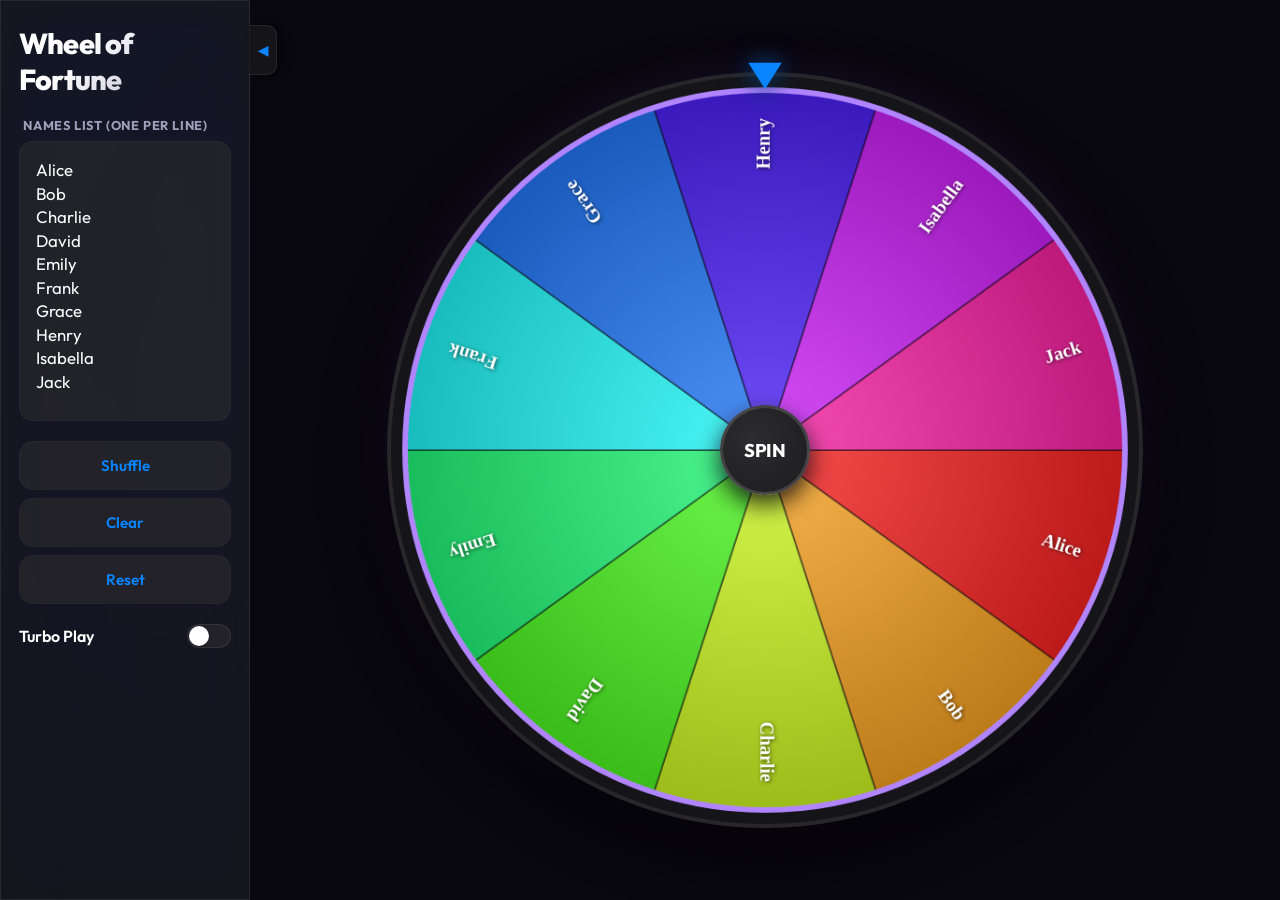
==== index.html @ 70378d8b "Add files via upload" ====
<!DOCTYPE html>
<html lang="en">
<head>
  <meta charset="UTF-8">
  <meta name="viewport" content="width=device-width, initial-scale=1.0">
  <title>Lucky Wheel of Fortune</title>
  <link rel="preconnect" href="https://fonts.googleapis.com">
  <link rel="preconnect" href="https://fonts.gstatic.com" crossorigin>
  <link href="https://fonts.googleapis.com/css2?family=Inter:wght@300;400;500;600&family=Outfit:wght@400;600;700;800&display=swap" rel="stylesheet">
  <link rel="stylesheet" href="styles.css">
</head>
<body>
  <div class="app-container">
    <!-- Sidebar / Inputs Panel -->
    <aside class="sidebar glass" id="sidebar-panel">
      <!-- Floating collapse/expand arrow pinned to right edge of sidebar -->
      <button id="btn-sidebar-toggle" class="sidebar-toggle" title="Toggle Sidebar">◀</button>

      <header class="app-header">
        <h1>Wheel of Fortune</h1>
      </header>

      <section class="panel-section">
        <label for="names-input" class="section-title">Names List (one per line)</label>
        <textarea id="names-input" placeholder="Enter names here...&#10;e.g.,&#10;Alice&#10;Bob&#10;Charlie"></textarea>
      </section>

      <section class="panel-section row">
        <button id="btn-shuffle" class="btn btn-secondary" title="Shuffle names">Shuffle</button>
        <button id="btn-clear" class="btn btn-secondary" title="Clear all names">Clear</button>
        <button id="btn-sample" class="btn btn-secondary" title="Load sample names">Reset</button>
      </section>

      <!-- Turbo Play Section -->
      <section class="panel-section turbo-section">
        <div class="setting-row">
          <label for="turbo-toggle" style="font-weight: 600;">Turbo Play</label>
          <label class="ios-switch">
            <input type="checkbox" id="turbo-toggle">
            <span class="slider"></span>
          </label>
        </div>
        <div id="turbo-stepper-container" class="turbo-stepper-container hidden">
          <span class="stepper-label">Winners to Pick:</span>
          <div class="stepper">
            <button id="btn-stepper-minus" class="btn-stepper" type="button">−</button>
            <span id="stepper-value" class="stepper-value">3</span>
            <button id="btn-stepper-plus" class="btn-stepper" type="button">+</button>
          </div>
        </div>
      </section>
    </aside>

    <!-- Main Wheel Area -->
    <main class="main-content">
      <div class="wheel-outer-container">
        <!-- Pointer Arrow at the top -->
        <div class="pointer-arrow">
          <svg viewBox="0 0 24 24" width="40" height="40">
            <polygon points="12,20 2,4 22,4" fill="var(--ios-blue)" />
          </svg>
        </div>

        <div class="wheel-wrapper">
          <canvas id="wheel-canvas" width="800" height="800"></canvas>
          <button id="spin-button" class="spin-hub">
            <span>SPIN</span>
          </button>
        </div>
      </div>
    </main>
  </div>

  <!-- Winner Modal Dialog -->
  <div id="winner-modal" class="modal-overlay hidden">
    <div class="modal-content glass">
      <div class="confetti-container" id="confetti-container"></div>
      <div class="modal-header">
        <span class="sparkle">✨</span> WINNER <span class="sparkle">✨</span>
      </div>
      <div id="winner-name" class="modal-winner-name">John Doe</div>
      <div class="modal-actions">
        <button id="btn-remove-winner" class="btn btn-primary btn-remove">Remove & Spin Again</button>
        <button id="btn-keep-winner" class="btn btn-outline btn-keep">Keep Name & Close</button>
      </div>
    </div>
  </div>

  <script src="script.js"></script>
</body>
</html>
---- styles.css ----
/* Premium Deep Dark HSL & Mesh Theme */
:root {
  --bg-primary: #09070f;              /* Deep Space Dark base */
  --bg-secondary: rgba(28, 28, 30, 0.65); /* iOS Frosted translucent */
  --bg-tertiary: rgba(44, 44, 46, 0.6);
  --text-primary: #ffffff;
  --text-secondary: #a19ebb;          /* Soft violet tinted label */
  --ios-blue: #0a84ff;
  --ios-red: #ff453a;
  --ios-separator: rgba(255, 255, 255, 0.08);
  
  --font-system: "Outfit", -apple-system, BlinkMacSystemFont, "SF Pro Text", "Helvetica Neue", Arial, sans-serif;
  --radius-ios: 14px;
  --radius-ios-lg: 24px;
}

/* Reset and basic setup */
* {
  box-sizing: border-box;
  margin: 0;
  padding: 0;
}

body {
  font-family: var(--font-system);
  background: radial-gradient(circle at 10% 20%, rgba(10, 84, 255, 0.09) 0%, rgba(9, 7, 15, 1) 90%),
              radial-gradient(circle at 90% 80%, rgba(177, 133, 255, 0.09) 0%, rgba(9, 7, 15, 1) 90%),
              #09070f;
  color: var(--text-primary);
  min-height: 100vh;
  display: flex;
  overflow-x: hidden;
  -webkit-font-smoothing: antialiased;
  position: relative;
}

/* Ambient floating glow circles */
body::before {
  content: "";
  position: absolute;
  width: 400px;
  height: 400px;
  background: radial-gradient(circle, rgba(138, 92, 246, 0.08) 0%, transparent 70%);
  top: 10%;
  left: 20%;
  z-index: 0;
  pointer-events: none;
}

/* iOS glassmorphism (Material Dark) */
.glass {
  background: rgba(28, 28, 30, 0.65);
  backdrop-filter: saturate(180%) blur(24px);
  -webkit-backdrop-filter: saturate(180%) blur(24px);
  border: 1px solid rgba(255, 255, 255, 0.08);
}

/* Layout container */
.app-container {
  display: flex;
  width: 100%;
  min-height: 100vh;
  background: transparent;
  overflow: hidden;
  position: relative;
  z-index: 1;
}

/* Sidebar / Inputs Panel (iOS Grouped Settings Style) */
/* Sidebar / Inputs Panel (iOS Grouped Settings Style) */
.sidebar {
  width: 250px;
  min-width: 250px;
  max-width: 250px;
  padding: 24px 18px;
  display: flex;
  flex-direction: column;
  gap: 20px;
  background: var(--bg-secondary);
  backdrop-filter: blur(24px) saturate(180%);
  -webkit-backdrop-filter: blur(24px) saturate(180%);
  border-right: 0.5px solid var(--ios-separator);
  height: 100vh;
  position: sticky;
  top: 0;
  z-index: 10;
  box-sizing: border-box;
  transition: margin-left 0.3s cubic-bezier(0.4, 0, 0.2, 1);
}

.sidebar.collapsed {
  margin-left: -250px;
  border-right-color: transparent;
}

.app-header h1 {
  font-size: 1.8rem;
  font-weight: 800;
  letter-spacing: -0.8px;
  color: var(--text-primary);
  background: linear-gradient(135deg, #ffffff 30%, #a19ebb 100%);
  -webkit-background-clip: text;
  -webkit-text-fill-color: transparent;
}

.panel-section {
  display: flex;
  flex-direction: column;
  gap: 8px;
}

.panel-section.row {
  flex-direction: column;
  gap: 8px;
}

.panel-section.row button {
  width: 100%;
}

.section-title {
  font-size: 0.8rem;
  font-weight: 700;
  color: var(--text-secondary);
  text-transform: uppercase;
  letter-spacing: 0.8px;
  padding-left: 4px;
}

/* Textarea - iOS Input Field Style */
textarea {
  width: 100%;
  height: 280px;
  background: var(--bg-tertiary);
  border: 1px solid rgba(255, 255, 255, 0.03);
  border-radius: var(--radius-ios);
  padding: 16px;
  color: var(--text-primary);
  font-family: var(--font-system);
  font-size: 1.05rem;
  line-height: 1.4;
  resize: none;
  outline: none;
  transition: background-color 0.2s, border-color 0.2s, box-shadow 0.2s;
}

textarea:focus {
  background: rgba(58, 58, 60, 0.8);
  border-color: rgba(10, 132, 255, 0.4);
  box-shadow: 0 0 12px rgba(10, 132, 255, 0.15);
}

/* iOS Standard Button Style with bouncy transforms */
.btn {
  font-family: var(--font-system);
  font-size: 0.95rem;
  font-weight: 600;
  padding: 14px 20px;
  border-radius: var(--radius-ios);
  border: none;
  cursor: pointer;
  user-select: none;
  transition: transform 0.2s cubic-bezier(0.34, 1.56, 0.64, 1), background-color 0.2s, box-shadow 0.2s, opacity 0.2s;
  display: inline-flex;
  align-items: center;
  justify-content: center;
  outline: none;
}

.btn:hover {
  transform: scale(1.03);
  box-shadow: 0 4px 12px rgba(0, 0, 0, 0.2);
}

.btn:active {
  transform: scale(0.97);
  opacity: 0.9;
}

.btn-primary {
  background: var(--ios-blue);
  color: #ffffff;
  box-shadow: 0 4px 12px rgba(10, 132, 255, 0.15);
}

.btn-secondary {
  background: var(--bg-tertiary);
  color: var(--ios-blue);
  border: 1px solid rgba(255, 255, 255, 0.02);
}

.btn-secondary:hover {
  background: rgba(58, 58, 60, 0.8);
  color: #ffffff;
}

.btn-outline {
  background: var(--bg-tertiary);
  color: var(--text-primary);
}

.btn-remove {
  background: var(--ios-red);
  color: #ffffff;
}

/* Main Area / Wheel layout */
.main-content {
  flex: 1;
  display: flex;
  align-items: center;
  justify-content: center;
  padding: 10px;
  background: var(--bg-primary);
  height: 100vh;
  overflow: hidden;
}

.wheel-outer-container {
  position: relative;
  display: flex;
  flex-direction: column;
  align-items: center;
  gap: 20px;
}

/* Static pointer needle pointing down with neon ambient glow */
.pointer-arrow {
  position: absolute;
  top: -16px;
  left: 50%;
  transform: translateX(-50%);
  z-index: 5;
  filter: drop-shadow(0 6px 12px rgba(0, 0, 0, 0.6)) drop-shadow(0 0 10px rgba(10, 132, 255, 0.5));
}

/* Wheel Wrapper style with heavy depth shading */
.wheel-wrapper {
  position: relative;
  width: min(84vh, 84vw);
  height: min(84vh, 84vw);
  border-radius: 50%;
  box-shadow: 0 20px 60px rgba(0, 0, 0, 0.9), 0 0 40px rgba(138, 92, 246, 0.15);
  border: 4px solid var(--ios-separator);
  background: var(--bg-secondary);
}

#wheel-canvas {
  width: 100%;
  height: 100%;
  border-radius: 50%;
  display: block;
}

/* iOS Picker hub button style with pulsing breathing glow */
.spin-hub {
  position: absolute;
  top: 50%;
  left: 50%;
  transform: translate(-50%, -50%);
  width: 90px;
  height: 90px;
  border-radius: 50%;
  background: radial-gradient(circle at 35% 35%, #2c2c2e 0%, #1c1c1e 100%);
  border: 3px solid rgba(255, 255, 255, 0.15);
  color: #ffffff;
  font-family: var(--font-system);
  font-weight: 750;
  font-size: 1.15rem;
  letter-spacing: -0.3px;
  cursor: pointer;
  box-shadow: 0 10px 25px rgba(0, 0, 0, 0.8), 0 0 10px rgba(177, 133, 255, 0.2);
  display: flex;
  align-items: center;
  justify-content: center;
  z-index: 4;
  outline: none;
  transition: transform 0.2s cubic-bezier(0.34, 1.56, 0.64, 1), border-color 0.2s, box-shadow 0.2s, color 0.2s;
  user-select: none;
  animation: hub-pulse 2.2s infinite ease-in-out;
}

.spin-hub:hover {
  transform: translate(-50%, -50%) scale(1.08);
  border-color: var(--ios-blue);
  box-shadow: 0 12px 30px rgba(10, 132, 255, 0.5), 0 0 25px rgba(177, 133, 255, 0.5);
  color: var(--ios-blue);
}

.spin-hub:active {
  transform: translate(-50%, -50%) scale(0.92);
  background: #111112;
}

@keyframes hub-pulse {
  0% { box-shadow: 0 10px 25px rgba(0, 0, 0, 0.8), 0 0 10px rgba(177, 133, 255, 0.2); }
  50% { box-shadow: 0 10px 25px rgba(0, 0, 0, 0.8), 0 0 25px rgba(177, 133, 255, 0.45); }
  100% { box-shadow: 0 10px 25px rgba(0, 0, 0, 0.8), 0 0 10px rgba(177, 133, 255, 0.2); }
}

/* Festive Pop-up Winner Style */
.modal-overlay {
  position: fixed;
  top: 0;
  left: 0;
  right: 0;
  bottom: 0;
  background: rgba(0, 0, 0, 0.75);
  display: flex;
  align-items: center;
  justify-content: center;
  z-index: 100;
  opacity: 1;
  transition: opacity 0.3s cubic-bezier(0.4, 0, 0.2, 1);
  backdrop-filter: blur(15px);
  -webkit-backdrop-filter: blur(15px);
}

.modal-overlay.hidden {
  opacity: 0;
  pointer-events: none;
}

/* Festive Celebratory Card */
.modal-content {
  width: min(440px, 90%);
  border-radius: var(--radius-ios-lg);
  text-align: center;
  position: relative;
  overflow: hidden;
  transform: scale(1);
  transition: transform 0.4s cubic-bezier(0.34, 1.56, 0.64, 1);
  background: rgba(25, 25, 28, 0.95);
  border: 1.5px solid rgba(255, 214, 10, 0.45);
  box-shadow: 0 20px 80px rgba(255, 214, 10, 0.25), 0 10px 40px rgba(0, 0, 0, 0.6);
  display: flex;
  flex-direction: column;
}

.modal-overlay.hidden .modal-content {
  transform: scale(0.8);
}

.modal-header {
  font-family: var(--font-system);
  font-weight: 800;
  font-size: 1.5rem;
  letter-spacing: 2px;
  color: #ffd60a;
  padding: 36px 24px 8px 24px;
}

/* Show sparkles with pulse animation */
.sparkle {
  display: inline-block;
  animation: sparkle-pulse 1s infinite alternate;
}

.modal-winner-name {
  font-family: var(--font-system);
  font-weight: 800;
  font-size: 2.8rem;
  line-height: 1.2;
  word-wrap: break-word;
  background: linear-gradient(135deg, #ffffff 10%, #ffd60a 50%, #ff9f0a 100%);
  -webkit-background-clip: text;
  -webkit-text-fill-color: transparent;
  padding: 8px 24px 36px 24px;
  text-shadow: 0 4px 30px rgba(255, 214, 10, 0.4);
  animation: winner-glow 1.5s infinite alternate ease-in-out;
}

/* iOS-Style Pill Buttons Grid (Side-by-side) */
.modal-actions {
  display: flex;
  flex-direction: row;
  gap: 12px;
  padding: 0 24px 32px 24px;
  border-top: none;
}

.modal-actions button {
  flex: 1;
  height: 50px;
  font-family: var(--font-system);
  font-size: 0.95rem;
  font-weight: 600;
  border-radius: var(--radius-ios);
  border: none;
  cursor: pointer;
  outline: none;
  display: flex;
  align-items: center;
  justify-content: center;
  transition: opacity 0.15s ease, transform 0.1s ease;
  box-shadow: 0 4px 12px rgba(0,0,0,0.3);
}

.modal-actions button:active {
  opacity: 0.8;
  transform: scale(0.97);
}

#btn-remove-winner {
  background: var(--ios-red);
  color: #ffffff;
  border-bottom: none;
}

#btn-keep-winner {
  background: var(--bg-tertiary);
  color: var(--text-primary);
}

/* Full screen confetti overlay */
.confetti-container {
  display: block;
  position: fixed;
  top: 0;
  left: 0;
  right: 0;
  bottom: 0;
  pointer-events: none;
  z-index: 101;
  overflow: hidden;
}

@keyframes sparkle-pulse {
  from { transform: scale(1); opacity: 0.8; }
  to { transform: scale(1.3); opacity: 1; }
}

@keyframes winner-glow {
  from { filter: drop-shadow(0 0 5px rgba(255, 214, 10, 0.2)); }
  to { filter: drop-shadow(0 0 15px rgba(255, 214, 10, 0.6)); }
}

/* Responsive layout constraints */
@media (max-width: 1024px) {
  .app-container {
    grid-template-columns: 1fr;
    height: auto;
  }

  .sidebar {
    height: auto;
    position: relative;
    border-right: none;
    border-bottom: 0.5px solid var(--ios-separator);
    border-radius: 0;
  }

  .main-content {
    min-height: 70vh;
    padding: 30px;
  }

  .wheel-wrapper {
    width: 460px;
    height: 460px;
  }
}

@media (max-width: 540px) {
  .wheel-wrapper {
    width: 320px;
    height: 320px;
  }

  .spin-hub {
    width: 70px;
    height: 70px;
    font-size: 0.95rem;
  }
}

/* Sidebar Toggle Arrow Tab */

/* Sidebar Toggle Arrow Tab */
.sidebar-toggle {
  position: absolute;
  right: -28px;
  top: 24px;
  width: 28px;
  height: 50px;
  background: var(--bg-secondary);
  border: 0.5px solid var(--ios-separator);
  border-left: none;
  border-radius: 0 10px 10px 0;
  color: var(--ios-blue);
  font-size: 0.8rem;
  font-weight: bold;
  cursor: pointer;
  display: flex;
  align-items: center;
  justify-content: center;
  z-index: 15;
  box-shadow: 4px 0 8px rgba(0, 0, 0, 0.4);
  transition: background-color 0.2s, color 0.2s;
  outline: none;
  padding: 0;
}

.sidebar-toggle:hover {
  color: #ffffff;
}

.sidebar-toggle:active {
  background-color: var(--bg-tertiary);
}

/* iOS Toggle Switch */
.setting-row {
  display: flex;
  align-items: center;
  gap: 8px;
  user-select: none;
}

.ios-switch {
  position: relative;
  display: inline-block;
  width: 44px;
  height: 24px;
  margin-left: auto;
}

.ios-switch input {
  opacity: 0;
  width: 0;
  height: 0;
}

.slider {
  position: absolute;
  cursor: pointer;
  top: 0;
  left: 0;
  right: 0;
  bottom: 0;
  background-color: var(--bg-tertiary);
  border: 0.5px solid var(--ios-separator);
  transition: .2s;
  border-radius: 24px;
}

.slider:before {
  position: absolute;
  content: "";
  height: 20px;
  width: 20px;
  left: 1px;
  bottom: 1.5px;
  background-color: white;
  transition: .2s;
  border-radius: 50%;
  box-shadow: 0 2px 4px rgba(0, 0, 0, 0.2);
}

input:checked + .slider {
  background-color: #30d158; /* iOS green */
  border-color: #30d158;
}

input:checked + .slider:before {
  transform: translateX(20px);
}

/* Stepper CSS */
.turbo-stepper-container {
  display: flex;
  align-items: center;
  justify-content: space-between;
  margin-top: 12px;
  padding-top: 12px;
  border-top: 0.5px solid var(--ios-separator);
}

.turbo-stepper-container.hidden {
  display: none !important;
}

.stepper-label {
  font-size: 0.85rem;
  color: var(--text-secondary);
}

.stepper {
  display: flex;
  align-items: center;
  background: var(--bg-tertiary);
  border: 0.5px solid var(--ios-separator);
  border-radius: 8px;
  overflow: hidden;
  height: 28px;
}

.btn-stepper {
  background: transparent;
  border: none;
  color: var(--ios-blue);
  font-size: 1.1rem;
  width: 32px;
  height: 100%;
  cursor: pointer;
  outline: none;
  display: flex;
  align-items: center;
  justify-content: center;
  transition: background-color 0.1s;
}

.btn-stepper:active {
  background-color: rgba(255, 255, 255, 0.05);
}

.stepper-value {
  font-size: 0.9rem;
  font-weight: 600;
  width: 28px;
  text-align: center;
  color: var(--text-primary);
  user-select: none;
}
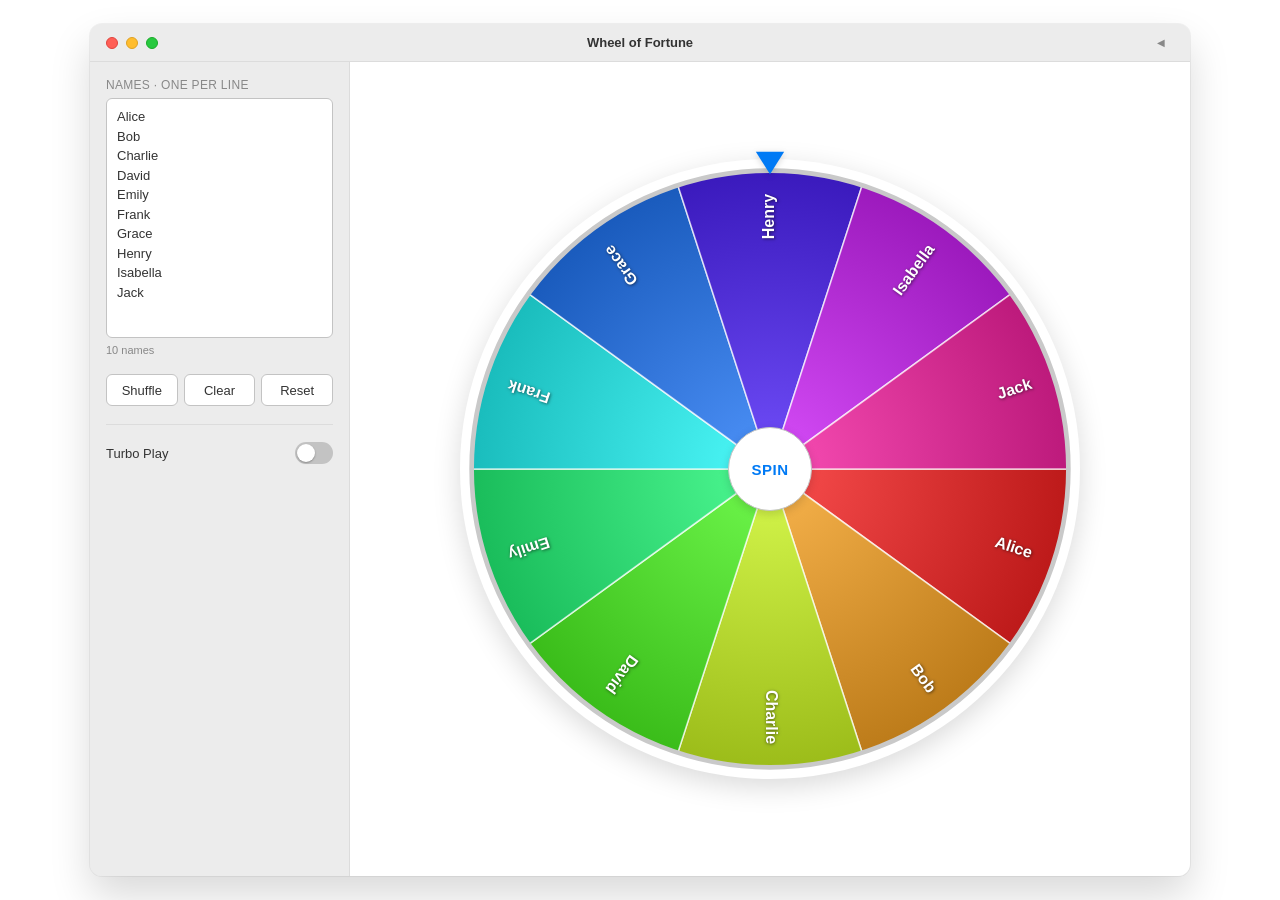
==== commit f58d6bf9: "Fix the responsive layout and canvas bugs, adopt shared shell Layout: - The @media (max-width: 1024p" ====
--- a/index.html
+++ b/index.html
@@ -2,86 +2,98 @@
 <html lang="en">
 <head>
   <meta charset="UTF-8">
-  <meta name="viewport" content="width=device-width, initial-scale=1.0">
-  <title>Lucky Wheel of Fortune</title>
-  <link rel="preconnect" href="https://fonts.googleapis.com">
-  <link rel="preconnect" href="https://fonts.gstatic.com" crossorigin>
-  <link href="https://fonts.googleapis.com/css2?family=Inter:wght@300;400;500;600&family=Outfit:wght@400;600;700;800&display=swap" rel="stylesheet">
+  <meta name="viewport" content="width=device-width, initial-scale=1.0, viewport-fit=cover">
+  <title>Wheel of Fortune</title>
+  <meta name="description" content="A random name picker wheel. Runs entirely in your browser.">
+  <meta name="theme-color" content="#ffffff" media="(prefers-color-scheme: light)">
+  <meta name="theme-color" content="#1e1e1e" media="(prefers-color-scheme: dark)">
   <link rel="stylesheet" href="styles.css">
 </head>
 <body>
-  <div class="app-container">
-    <!-- Sidebar / Inputs Panel -->
-    <aside class="sidebar glass" id="sidebar-panel">
-      <!-- Floating collapse/expand arrow pinned to right edge of sidebar -->
-      <button id="btn-sidebar-toggle" class="sidebar-toggle" title="Toggle Sidebar">◀</button>
 
-      <header class="app-header">
-        <h1>Wheel of Fortune</h1>
-      </header>
+  <div class="macos-window">
 
-      <section class="panel-section">
-        <label for="names-input" class="section-title">Names List (one per line)</label>
-        <textarea id="names-input" placeholder="Enter names here...&#10;e.g.,&#10;Alice&#10;Bob&#10;Charlie"></textarea>
-      </section>
+    <div class="title-bar">
+      <div class="traffic-lights">
+        <span class="dot dot-close"></span>
+        <span class="dot dot-minimize"></span>
+        <span class="dot dot-zoom"></span>
+      </div>
+      <span class="window-title">Wheel of Fortune</span>
+      <div class="title-bar-actions">
+        <button id="btn-sidebar-toggle" type="button" class="icon-btn"
+                aria-expanded="true" aria-controls="sidebar-body" aria-label="Toggle names panel"></button>
+      </div>
+    </div>
 
-      <section class="panel-section row">
-        <button id="btn-shuffle" class="btn btn-secondary" title="Shuffle names">Shuffle</button>
-        <button id="btn-clear" class="btn btn-secondary" title="Clear all names">Clear</button>
-        <button id="btn-sample" class="btn btn-secondary" title="Load sample names">Reset</button>
-      </section>
+    <div class="split">
 
-      <!-- Turbo Play Section -->
-      <section class="panel-section turbo-section">
-        <div class="setting-row">
-          <label for="turbo-toggle" style="font-weight: 600;">Turbo Play</label>
-          <label class="ios-switch">
-            <input type="checkbox" id="turbo-toggle">
-            <span class="slider"></span>
-          </label>
+      <!-- Names / settings sidebar -->
+      <aside class="sidebar" id="sidebar-panel">
+        <div class="sidebar-body" id="sidebar-body">
+
+          <div class="form-group names-group">
+            <label for="names-input">NAMES &#183; ONE PER LINE</label>
+            <textarea id="names-input" autocomplete="off" autocapitalize="words" spellcheck="false"
+                      placeholder="Enter names here...&#10;e.g.,&#10;Alice&#10;Bob&#10;Charlie"></textarea>
+            <span class="hint" id="names-count" aria-live="polite"></span>
+          </div>
+
+          <div class="button-row">
+            <button id="btn-shuffle" type="button" class="btn btn-secondary" title="Shuffle names">Shuffle</button>
+            <button id="btn-clear" type="button" class="btn btn-secondary" title="Clear all names">Clear</button>
+            <button id="btn-sample" type="button" class="btn btn-secondary" title="Load sample names">Reset</button>
+          </div>
+
+          <div class="settings-group">
+            <div class="setting-row">
+              <label for="turbo-toggle" class="setting-label">Turbo Play</label>
+              <label class="switch">
+                <input type="checkbox" id="turbo-toggle">
+                <span class="switch-track"></span>
+              </label>
+            </div>
+            <div id="turbo-stepper-container" class="setting-row stepper-row hidden">
+              <label class="setting-label" id="stepper-label">Winners to pick</label>
+              <div class="stepper">
+                <button id="btn-stepper-minus" class="btn-stepper" type="button" aria-label="Fewer winners">&#8722;</button>
+                <span id="stepper-value" class="stepper-value" role="status" aria-live="polite" aria-labelledby="stepper-label">3</span>
+                <button id="btn-stepper-plus" class="btn-stepper" type="button" aria-label="More winners">+</button>
+              </div>
+            </div>
+          </div>
+
         </div>
-        <div id="turbo-stepper-container" class="turbo-stepper-container hidden">
-          <span class="stepper-label">Winners to Pick:</span>
-          <div class="stepper">
-            <button id="btn-stepper-minus" class="btn-stepper" type="button">−</button>
-            <span id="stepper-value" class="stepper-value">3</span>
-            <button id="btn-stepper-plus" class="btn-stepper" type="button">+</button>
+      </aside>
+
+      <!-- Wheel stage -->
+      <main class="stage">
+        <div class="wheel-outer">
+          <div class="pointer-arrow" aria-hidden="true">
+            <svg viewBox="0 0 24 24" width="34" height="34">
+              <polygon points="12,20 2,4 22,4" />
+            </svg>
+          </div>
+
+          <div class="wheel-wrapper">
+            <canvas id="wheel-canvas" role="img" aria-label="Prize wheel"></canvas>
+            <button id="spin-button" type="button" class="spin-hub"><span>SPIN</span></button>
           </div>
         </div>
-      </section>
-    </aside>
+      </main>
 
-    <!-- Main Wheel Area -->
-    <main class="main-content">
-      <div class="wheel-outer-container">
-        <!-- Pointer Arrow at the top -->
-        <div class="pointer-arrow">
-          <svg viewBox="0 0 24 24" width="40" height="40">
-            <polygon points="12,20 2,4 22,4" fill="var(--ios-blue)" />
-          </svg>
-        </div>
-
-        <div class="wheel-wrapper">
-          <canvas id="wheel-canvas" width="800" height="800"></canvas>
-          <button id="spin-button" class="spin-hub">
-            <span>SPIN</span>
-          </button>
-        </div>
-      </div>
-    </main>
+    </div>
   </div>
 
-  <!-- Winner Modal Dialog -->
+  <!-- Winner dialog -->
   <div id="winner-modal" class="modal-overlay hidden">
-    <div class="modal-content glass">
-      <div class="confetti-container" id="confetti-container"></div>
-      <div class="modal-header">
-        <span class="sparkle">✨</span> WINNER <span class="sparkle">✨</span>
-      </div>
-      <div id="winner-name" class="modal-winner-name">John Doe</div>
+    <div class="modal-content" role="dialog" aria-modal="true" aria-labelledby="modal-title">
+      <div class="confetti-container" id="confetti-container" aria-hidden="true"></div>
+      <p class="modal-eyebrow" id="modal-title">Winner</p>
+      <div id="winner-name" class="modal-winner-name"></div>
       <div class="modal-actions">
-        <button id="btn-remove-winner" class="btn btn-primary btn-remove">Remove & Spin Again</button>
-        <button id="btn-keep-winner" class="btn btn-outline btn-keep">Keep Name & Close</button>
+        <button id="btn-keep-winner" type="button" class="btn btn-secondary">Keep Name &amp; Close</button>
+        <button id="btn-remove-winner" type="button" class="btn btn-danger">Remove &amp; Spin Again</button>
       </div>
     </div>
   </div>
--- a/styles.css
+++ b/styles.css
@@ -1,248 +1,548 @@
-/* Premium Deep Dark HSL & Mesh Theme */
+/* ============================================================
+   Shared macOS app shell.
+
+   This block is identical across the Micro Apps set (QR Generator,
+   Event Formatter, Wheel of Fortune). Change it in one app and copy
+   it to the others rather than editing a single app in isolation.
+   ============================================================ */
 :root {
-  --bg-primary: #09070f;              /* Deep Space Dark base */
-  --bg-secondary: rgba(28, 28, 30, 0.65); /* iOS Frosted translucent */
-  --bg-tertiary: rgba(44, 44, 46, 0.6);
-  --text-primary: #ffffff;
-  --text-secondary: #a19ebb;          /* Soft violet tinted label */
-  --ios-blue: #0a84ff;
-  --ios-red: #ff453a;
-  --ios-separator: rgba(255, 255, 255, 0.08);
-  
-  --font-system: "Outfit", -apple-system, BlinkMacSystemFont, "SF Pro Text", "Helvetica Neue", Arial, sans-serif;
-  --radius-ios: 14px;
-  --radius-ios-lg: 24px;
-}
-
-/* Reset and basic setup */
+  --font-stack: -apple-system, BlinkMacSystemFont, "Segoe UI", Roboto, Helvetica, Arial, sans-serif;
+  --font-mono: ui-monospace, SFMono-Regular, Menlo, Monaco, Consolas, "Liberation Mono", monospace;
+
+  /* Light Mode Palette */
+  --window-bg: #ececec;
+  --content-bg: #ffffff;
+  --input-bg: #ffffff;
+  --input-border: #c3c3c3;
+  --text-main: #333333;
+  --text-muted: #888888;
+  --accent-blue: #007af5;
+  --accent-hover: #0062c4;
+  --accent-text: #ffffff;
+  --control-bg: #ffffff;
+  --control-hover: #f2f2f2;
+  --success: #1a9d3a;
+  --danger: #d70015;
+  --border-color: #dcdcdc;
+  --shadow-color: rgba(0, 0, 0, 0.15);
+  --placeholder-color: #bbbbbb;
+}
+
+@media (prefers-color-scheme: dark) {
+  :root {
+    /* Dark Mode Palette */
+    --window-bg: #2d2d2d;
+    --content-bg: #1e1e1e;
+    --input-bg: #2d2d2d;
+    --input-border: #4a4a4a;
+    --text-main: #dfdfdf;
+    --text-muted: #8e8e8e;
+    --accent-blue: #0a84ff;
+    --accent-hover: #0066d6;
+    --accent-text: #ffffff;
+    --control-bg: #3a3a3a;
+    --control-hover: #454545;
+    --success: #30d158;
+    --danger: #ff453a;
+    --border-color: #383838;
+    --shadow-color: rgba(0, 0, 0, 0.4);
+    --placeholder-color: #555555;
+  }
+}
+
 * {
   box-sizing: border-box;
   margin: 0;
   padding: 0;
 }
 
+html { -webkit-text-size-adjust: 100%; }
+
 body {
-  font-family: var(--font-system);
-  background: radial-gradient(circle at 10% 20%, rgba(10, 84, 255, 0.09) 0%, rgba(9, 7, 15, 1) 90%),
-              radial-gradient(circle at 90% 80%, rgba(177, 133, 255, 0.09) 0%, rgba(9, 7, 15, 1) 90%),
-              #09070f;
-  color: var(--text-primary);
-  min-height: 100vh;
-  display: flex;
-  overflow-x: hidden;
+  background-color: var(--content-bg);
+  color: var(--text-main);
+  font-family: var(--font-stack);
+  min-height: 100dvh;
+  display: flex;
+  align-items: center;
+  justify-content: center;
+  padding: 1.5rem;
+  padding-top: max(1.5rem, env(safe-area-inset-top, 0px));
+  padding-bottom: max(1.5rem, env(safe-area-inset-bottom, 0px));
   -webkit-font-smoothing: antialiased;
+}
+
+/* macOS Window Simulator */
+.macos-window {
+  background-color: var(--window-bg);
+  border-radius: 12px;
+  width: 100%;
+  box-shadow: 0 20px 40px var(--shadow-color), 0 0 0 1px rgba(0,0,0,0.05);
+  overflow: hidden;
+  display: flex;
+  flex-direction: column;
+}
+
+/* macOS Title Bar */
+.title-bar {
+  height: 38px;
+  display: flex;
+  align-items: center;
+  padding: 0 16px;
   position: relative;
-}
-
-/* Ambient floating glow circles */
-body::before {
+  border-bottom: 1px solid var(--border-color);
+  user-select: none;
+  flex: none;
+}
+
+.traffic-lights {
+  display: flex;
+  gap: 8px;
+}
+
+.dot {
+  width: 12px;
+  height: 12px;
+  border-radius: 50%;
+  display: inline-block;
+}
+
+.dot-close { background-color: #ff5f56; border: 0.5px solid #e0443e; }
+.dot-minimize { background-color: #ffbd2e; border: 0.5px solid #dfa123; }
+.dot-zoom { background-color: #27c93f; border: 0.5px solid #1aab29; }
+
+.window-title {
+  position: absolute;
+  left: 50%;
+  transform: translateX(-50%);
+  font-size: 13px;
+  font-weight: 600;
+  color: var(--text-main);
+  white-space: nowrap;
+}
+
+/* Window Content Pane */
+.content-pane {
+  background-color: var(--content-bg);
+  padding: 20px;
+  display: flex;
+  flex-direction: column;
+  gap: 16px;
+  min-height: 0;
+}
+
+.form-group {
+  display: flex;
+  flex-direction: column;
+  gap: 6px;
+  min-height: 0;
+}
+
+label {
+  font-size: 12px;
+  font-weight: 500;
+  color: var(--text-muted);
+  letter-spacing: 0.3px;
+}
+
+textarea {
+  width: 100%;
+  background-color: var(--input-bg);
+  border: 1px solid var(--input-border);
+  border-radius: 6px;
+  padding: 8px 10px;
+  color: var(--text-main);
+  font-family: inherit;
+  font-size: 13px;
+  line-height: 1.45;
+  transition: box-shadow 0.15s ease, border-color 0.15s ease;
+  outline: none;
+  -webkit-appearance: none;
+  appearance: none;
+}
+
+textarea:focus {
+  border-color: var(--accent-blue);
+  box-shadow: 0 0 0 3px rgba(10, 132, 255, 0.35);
+}
+
+textarea::placeholder { color: var(--placeholder-color); }
+
+textarea:disabled { opacity: 0.55; }
+
+.hint {
+  font-size: 11px;
+  color: var(--text-muted);
+}
+
+/* macOS Push Button */
+.btn {
+  height: 32px;
+  padding: 0 14px;
+  background-color: var(--accent-blue);
+  color: var(--accent-text);
+  border: none;
+  border-radius: 6px;
+  font-family: inherit;
+  font-size: 13px;
+  font-weight: 500;
+  cursor: pointer;
+  display: inline-flex;
+  align-items: center;
+  justify-content: center;
+  gap: 6px;
+  white-space: nowrap;
+  transition: background-color 0.15s ease;
+  touch-action: manipulation;
+  flex: none;
+}
+
+.btn-block { width: 100%; }
+
+.btn:hover:not(:disabled) { background-color: var(--accent-hover); }
+.btn:active:not(:disabled) { opacity: 0.85; }
+
+.btn:focus-visible {
+  outline: 2px solid var(--accent-hover);
+  outline-offset: 2px;
+}
+
+.btn:disabled {
+  opacity: 0.5;
+  cursor: not-allowed;
+}
+
+/* Secondary / bezeled button */
+.btn-secondary {
+  background-color: var(--control-bg);
+  color: var(--text-main);
+  border: 1px solid var(--input-border);
+}
+
+.btn-secondary:hover:not(:disabled) { background-color: var(--control-hover); }
+
+.btn-danger { background-color: var(--danger); color: #ffffff; }
+.btn-danger:hover:not(:disabled) { background-color: var(--danger); opacity: 0.88; }
+
+/* Inline status line — used instead of alert() so errors never block. */
+.status {
+  font-size: 12px;
+  line-height: 1.4;
+  text-align: center;
+  min-height: 1.4em;
+  color: var(--text-muted);
+}
+
+.status.error { color: var(--danger); font-weight: 500; }
+
+/* ---- Phone ---- */
+@media (max-width: 520px) {
+  body {
+    padding: 0;
+    align-items: stretch;
+  }
+
+  .macos-window {
+    max-width: none;
+    min-height: 100dvh;
+    border-radius: 0;
+    box-shadow: none;
+  }
+
+  .title-bar {
+    height: calc(46px + env(safe-area-inset-top, 0px));
+    padding-top: env(safe-area-inset-top, 0px);
+  }
+
+  /* Set-dressing on desktop; only a mis-tap target on a phone. */
+  .traffic-lights { display: none; }
+
+  .window-title {
+    position: static;
+    transform: none;
+    font-size: 17px;
+  }
+
+  .content-pane {
+    flex: 1;
+    padding: 20px 16px calc(20px + env(safe-area-inset-bottom, 0px));
+    gap: 18px;
+  }
+
+  textarea {
+    /* 16px stops iOS Safari zooming the page on focus. */
+    font-size: 16px;
+    padding: 12px;
+    border-radius: 10px;
+  }
+
+  .btn {
+    height: 46px;
+    font-size: 16px;
+    border-radius: 10px;
+  }
+
+  .hint, .status { font-size: 13px; }
+}
+
+@media (prefers-reduced-motion: reduce) {
+  *, *::before, *::after {
+    animation-duration: 0.01ms !important;
+    animation-iteration-count: 1 !important;
+    transition-duration: 0.01ms !important;
+  }
+}
+/* ==================== end shared shell ==================== */
+
+/* ==================== Wheel of Fortune ==================== */
+
+/* Canvas cannot resolve var() in fillStyle/strokeStyle, so script.js reads
+   these through getComputedStyle. Keep them as literal colors. */
+:root {
+  --wheel-rim: #c9c9c9;
+  --wheel-placeholder-inner: #f7f7f7;
+  --wheel-placeholder-outer: #e9e9e9;
+  --wheel-slice-divider: rgba(255, 255, 255, 0.7);
+  --wheel-gold-light: #ffe066;
+  --wheel-gold: #f5b800;
+}
+
+@media (prefers-color-scheme: dark) {
+  :root {
+    --wheel-rim: #4a4a4a;
+    --wheel-placeholder-inner: #262626;
+    --wheel-placeholder-outer: #191919;
+    --wheel-slice-divider: rgba(0, 0, 0, 0.4);
+    --wheel-gold-light: #ffe066;
+    --wheel-gold: #ffd60a;
+  }
+}
+
+.macos-window {
+  max-width: 1100px;
+  height: calc(100dvh - 3rem);
+}
+
+/* Sidebar toggle lives in the toolbar, the way macOS apps do it. */
+.title-bar-actions {
+  margin-left: auto;
+  display: flex;
+  align-items: center;
+  gap: 6px;
+  z-index: 1;
+}
+
+.icon-btn {
+  width: 26px;
+  height: 22px;
+  background: none;
+  border: none;
+  border-radius: 5px;
+  color: var(--text-muted);
+  font-size: 10px;
+  line-height: 1;
+  cursor: pointer;
+  display: inline-flex;
+  align-items: center;
+  justify-content: center;
+  touch-action: manipulation;
+}
+
+.icon-btn:hover { background-color: var(--control-hover); color: var(--text-main); }
+.icon-btn:focus-visible { outline: 2px solid var(--accent-blue); outline-offset: 1px; }
+
+/* Glyph is CSS-driven so it can mean "slide out" on desktop and
+   "fold up" on a phone. */
+.icon-btn::before { content: "\25C0"; }
+.icon-btn[aria-expanded="false"]::before { content: "\25B6"; }
+
+.split {
+  flex: 1;
+  min-height: 0;
+  display: flex;
+  overflow: hidden;
+}
+
+.sidebar {
+  width: 260px;
+  flex: none;
+  background-color: var(--window-bg);
+  border-right: 1px solid var(--border-color);
+  overflow-y: auto;
+  transition: margin-left 0.25s ease;
+}
+
+.sidebar.collapsed {
+  margin-left: -260px;
+  border-right-color: transparent;
+}
+
+.sidebar-body {
+  padding: 16px;
+  display: flex;
+  flex-direction: column;
+  gap: 18px;
+}
+
+.names-group { flex: none; }
+
+#names-input {
+  height: 240px;
+  resize: none;
+  line-height: 1.5;
+}
+
+.button-row {
+  display: flex;
+  gap: 6px;
+}
+
+.button-row .btn {
+  flex: 1;
+  min-width: 0;
+  padding: 0 6px;
+}
+
+.settings-group {
+  border-top: 1px solid var(--border-color);
+  padding-top: 14px;
+  display: flex;
+  flex-direction: column;
+  gap: 10px;
+}
+
+.setting-row {
+  display: flex;
+  align-items: center;
+  justify-content: space-between;
+  gap: 10px;
+  min-height: 28px;
+}
+
+.setting-label {
+  font-size: 13px;
+  font-weight: 500;
+  color: var(--text-main);
+  letter-spacing: 0;
+  text-transform: none;
+}
+
+.stepper-row.hidden { display: none; }
+
+/* Switch */
+.switch {
+  position: relative;
+  display: inline-block;
+  width: 38px;
+  height: 22px;
+  flex: none;
+}
+
+.switch input { opacity: 0; width: 0; height: 0; }
+
+.switch-track {
+  position: absolute;
+  inset: 0;
+  background-color: var(--input-border);
+  border-radius: 22px;
+  cursor: pointer;
+  transition: background-color 0.2s ease;
+}
+
+.switch-track::before {
   content: "";
   position: absolute;
-  width: 400px;
-  height: 400px;
-  background: radial-gradient(circle, rgba(138, 92, 246, 0.08) 0%, transparent 70%);
-  top: 10%;
-  left: 20%;
-  z-index: 0;
-  pointer-events: none;
-}
-
-/* iOS glassmorphism (Material Dark) */
-.glass {
-  background: rgba(28, 28, 30, 0.65);
-  backdrop-filter: saturate(180%) blur(24px);
-  -webkit-backdrop-filter: saturate(180%) blur(24px);
-  border: 1px solid rgba(255, 255, 255, 0.08);
-}
-
-/* Layout container */
-.app-container {
-  display: flex;
-  width: 100%;
-  min-height: 100vh;
-  background: transparent;
+  width: 18px;
+  height: 18px;
+  left: 2px;
+  top: 2px;
+  background-color: #ffffff;
+  border-radius: 50%;
+  box-shadow: 0 1px 2px rgba(0, 0, 0, 0.3);
+  transition: transform 0.2s ease;
+}
+
+.switch input:checked + .switch-track { background-color: var(--accent-blue); }
+.switch input:checked + .switch-track::before { transform: translateX(16px); }
+.switch input:focus-visible + .switch-track { outline: 2px solid var(--accent-blue); outline-offset: 2px; }
+
+/* Stepper */
+.stepper {
+  display: flex;
+  align-items: center;
+  background-color: var(--control-bg);
+  border: 1px solid var(--input-border);
+  border-radius: 6px;
   overflow: hidden;
+  height: 26px;
+  flex: none;
+}
+
+.btn-stepper {
+  background: none;
+  border: none;
+  color: var(--accent-blue);
+  font-size: 14px;
+  width: 28px;
+  height: 100%;
+  cursor: pointer;
+  display: flex;
+  align-items: center;
+  justify-content: center;
+  touch-action: manipulation;
+}
+
+.btn-stepper:hover:not(:disabled) { background-color: var(--control-hover); }
+.btn-stepper:disabled { color: var(--text-muted); opacity: 0.45; cursor: not-allowed; }
+
+.stepper-value {
+  font-size: 13px;
+  font-weight: 600;
+  min-width: 26px;
+  text-align: center;
+  color: var(--text-main);
+  user-select: none;
+  border-left: 1px solid var(--input-border);
+  border-right: 1px solid var(--input-border);
+  line-height: 24px;
+}
+
+/* Stage */
+.stage {
+  flex: 1;
+  min-width: 0;
+  background-color: var(--content-bg);
+  display: flex;
+  align-items: center;
+  justify-content: center;
+  padding: 20px;
+  overflow: hidden;
+}
+
+.wheel-outer {
   position: relative;
-  z-index: 1;
-}
-
-/* Sidebar / Inputs Panel (iOS Grouped Settings Style) */
-/* Sidebar / Inputs Panel (iOS Grouped Settings Style) */
-.sidebar {
-  width: 250px;
-  min-width: 250px;
-  max-width: 250px;
-  padding: 24px 18px;
-  display: flex;
-  flex-direction: column;
-  gap: 20px;
-  background: var(--bg-secondary);
-  backdrop-filter: blur(24px) saturate(180%);
-  -webkit-backdrop-filter: blur(24px) saturate(180%);
-  border-right: 0.5px solid var(--ios-separator);
-  height: 100vh;
-  position: sticky;
-  top: 0;
-  z-index: 10;
-  box-sizing: border-box;
-  transition: margin-left 0.3s cubic-bezier(0.4, 0, 0.2, 1);
-}
-
-.sidebar.collapsed {
-  margin-left: -250px;
-  border-right-color: transparent;
-}
-
-.app-header h1 {
-  font-size: 1.8rem;
-  font-weight: 800;
-  letter-spacing: -0.8px;
-  color: var(--text-primary);
-  background: linear-gradient(135deg, #ffffff 30%, #a19ebb 100%);
-  -webkit-background-clip: text;
-  -webkit-text-fill-color: transparent;
-}
-
-.panel-section {
-  display: flex;
-  flex-direction: column;
-  gap: 8px;
-}
-
-.panel-section.row {
-  flex-direction: column;
-  gap: 8px;
-}
-
-.panel-section.row button {
-  width: 100%;
-}
-
-.section-title {
-  font-size: 0.8rem;
-  font-weight: 700;
-  color: var(--text-secondary);
-  text-transform: uppercase;
-  letter-spacing: 0.8px;
-  padding-left: 4px;
-}
-
-/* Textarea - iOS Input Field Style */
-textarea {
-  width: 100%;
-  height: 280px;
-  background: var(--bg-tertiary);
-  border: 1px solid rgba(255, 255, 255, 0.03);
-  border-radius: var(--radius-ios);
-  padding: 16px;
-  color: var(--text-primary);
-  font-family: var(--font-system);
-  font-size: 1.05rem;
-  line-height: 1.4;
-  resize: none;
-  outline: none;
-  transition: background-color 0.2s, border-color 0.2s, box-shadow 0.2s;
-}
-
-textarea:focus {
-  background: rgba(58, 58, 60, 0.8);
-  border-color: rgba(10, 132, 255, 0.4);
-  box-shadow: 0 0 12px rgba(10, 132, 255, 0.15);
-}
-
-/* iOS Standard Button Style with bouncy transforms */
-.btn {
-  font-family: var(--font-system);
-  font-size: 0.95rem;
-  font-weight: 600;
-  padding: 14px 20px;
-  border-radius: var(--radius-ios);
-  border: none;
-  cursor: pointer;
-  user-select: none;
-  transition: transform 0.2s cubic-bezier(0.34, 1.56, 0.64, 1), background-color 0.2s, box-shadow 0.2s, opacity 0.2s;
-  display: inline-flex;
-  align-items: center;
-  justify-content: center;
-  outline: none;
-}
-
-.btn:hover {
-  transform: scale(1.03);
-  box-shadow: 0 4px 12px rgba(0, 0, 0, 0.2);
-}
-
-.btn:active {
-  transform: scale(0.97);
-  opacity: 0.9;
-}
-
-.btn-primary {
-  background: var(--ios-blue);
-  color: #ffffff;
-  box-shadow: 0 4px 12px rgba(10, 132, 255, 0.15);
-}
-
-.btn-secondary {
-  background: var(--bg-tertiary);
-  color: var(--ios-blue);
-  border: 1px solid rgba(255, 255, 255, 0.02);
-}
-
-.btn-secondary:hover {
-  background: rgba(58, 58, 60, 0.8);
-  color: #ffffff;
-}
-
-.btn-outline {
-  background: var(--bg-tertiary);
-  color: var(--text-primary);
-}
-
-.btn-remove {
-  background: var(--ios-red);
-  color: #ffffff;
-}
-
-/* Main Area / Wheel layout */
-.main-content {
-  flex: 1;
-  display: flex;
-  align-items: center;
-  justify-content: center;
-  padding: 10px;
-  background: var(--bg-primary);
-  height: 100vh;
-  overflow: hidden;
-}
-
-.wheel-outer-container {
-  position: relative;
-  display: flex;
-  flex-direction: column;
-  align-items: center;
-  gap: 20px;
-}
-
-/* Static pointer needle pointing down with neon ambient glow */
+  max-width: 100%;
+}
+
 .pointer-arrow {
   position: absolute;
-  top: -16px;
+  top: -13px;
   left: 50%;
   transform: translateX(-50%);
   z-index: 5;
-  filter: drop-shadow(0 6px 12px rgba(0, 0, 0, 0.6)) drop-shadow(0 0 10px rgba(10, 132, 255, 0.5));
-}
-
-/* Wheel Wrapper style with heavy depth shading */
+  line-height: 0;
+  color: var(--accent-blue);
+  filter: drop-shadow(0 2px 3px var(--shadow-color));
+}
+
+.pointer-arrow svg { fill: currentColor; }
+
 .wheel-wrapper {
   position: relative;
-  width: min(84vh, 84vw);
-  height: min(84vh, 84vw);
+  width: min(72dvh, 72vw, 620px);
+  aspect-ratio: 1 / 1;
   border-radius: 50%;
-  box-shadow: 0 20px 60px rgba(0, 0, 0, 0.9), 0 0 40px rgba(138, 92, 246, 0.15);
-  border: 4px solid var(--ios-separator);
-  background: var(--bg-secondary);
+  box-shadow: 0 8px 28px var(--shadow-color);
 }
 
 #wheel-canvas {
@@ -250,375 +550,192 @@
   height: 100%;
   border-radius: 50%;
   display: block;
-}
-
-/* iOS Picker hub button style with pulsing breathing glow */
+  touch-action: manipulation;
+}
+
+/* Hub */
 .spin-hub {
   position: absolute;
   top: 50%;
   left: 50%;
   transform: translate(-50%, -50%);
-  width: 90px;
-  height: 90px;
+  width: 84px;
+  height: 84px;
   border-radius: 50%;
-  background: radial-gradient(circle at 35% 35%, #2c2c2e 0%, #1c1c1e 100%);
-  border: 3px solid rgba(255, 255, 255, 0.15);
-  color: #ffffff;
-  font-family: var(--font-system);
-  font-weight: 750;
-  font-size: 1.15rem;
-  letter-spacing: -0.3px;
+  background-color: var(--content-bg);
+  border: 1px solid var(--input-border);
+  color: var(--accent-blue);
+  font-family: inherit;
+  font-weight: 600;
+  font-size: 15px;
+  letter-spacing: 0.5px;
   cursor: pointer;
-  box-shadow: 0 10px 25px rgba(0, 0, 0, 0.8), 0 0 10px rgba(177, 133, 255, 0.2);
+  box-shadow: 0 3px 10px var(--shadow-color);
   display: flex;
   align-items: center;
   justify-content: center;
   z-index: 4;
-  outline: none;
-  transition: transform 0.2s cubic-bezier(0.34, 1.56, 0.64, 1), border-color 0.2s, box-shadow 0.2s, color 0.2s;
+  transition: background-color 0.15s ease, color 0.15s ease, transform 0.1s ease;
   user-select: none;
-  animation: hub-pulse 2.2s infinite ease-in-out;
-}
-
-.spin-hub:hover {
-  transform: translate(-50%, -50%) scale(1.08);
-  border-color: var(--ios-blue);
-  box-shadow: 0 12px 30px rgba(10, 132, 255, 0.5), 0 0 25px rgba(177, 133, 255, 0.5);
-  color: var(--ios-blue);
-}
-
-.spin-hub:active {
-  transform: translate(-50%, -50%) scale(0.92);
-  background: #111112;
-}
-
-@keyframes hub-pulse {
-  0% { box-shadow: 0 10px 25px rgba(0, 0, 0, 0.8), 0 0 10px rgba(177, 133, 255, 0.2); }
-  50% { box-shadow: 0 10px 25px rgba(0, 0, 0, 0.8), 0 0 25px rgba(177, 133, 255, 0.45); }
-  100% { box-shadow: 0 10px 25px rgba(0, 0, 0, 0.8), 0 0 10px rgba(177, 133, 255, 0.2); }
-}
-
-/* Festive Pop-up Winner Style */
+  touch-action: manipulation;
+}
+
+.spin-hub:hover:not(:disabled) {
+  background-color: var(--accent-blue);
+  color: var(--accent-text);
+}
+
+.spin-hub:active:not(:disabled) { transform: translate(-50%, -50%) scale(0.95); }
+.spin-hub:focus-visible { outline: 2px solid var(--accent-blue); outline-offset: 3px; }
+.spin-hub:disabled { color: var(--text-muted); cursor: default; }
+
+/* Winner dialog */
 .modal-overlay {
   position: fixed;
-  top: 0;
-  left: 0;
-  right: 0;
-  bottom: 0;
-  background: rgba(0, 0, 0, 0.75);
+  inset: 0;
+  background-color: rgba(0, 0, 0, 0.35);
+  backdrop-filter: blur(6px);
+  -webkit-backdrop-filter: blur(6px);
   display: flex;
   align-items: center;
   justify-content: center;
+  padding: 20px;
   z-index: 100;
   opacity: 1;
-  transition: opacity 0.3s cubic-bezier(0.4, 0, 0.2, 1);
-  backdrop-filter: blur(15px);
-  -webkit-backdrop-filter: blur(15px);
+  visibility: visible;
+  transition: opacity 0.2s ease, visibility 0.2s;
+  overflow-y: auto;
 }
 
 .modal-overlay.hidden {
   opacity: 0;
+  visibility: hidden;
   pointer-events: none;
 }
 
-/* Festive Celebratory Card */
 .modal-content {
-  width: min(440px, 90%);
-  border-radius: var(--radius-ios-lg);
+  width: min(400px, 100%);
+  margin: auto;
+  background-color: var(--window-bg);
+  border: 1px solid var(--border-color);
+  border-radius: 12px;
+  box-shadow: 0 20px 50px var(--shadow-color);
+  padding: 24px;
   text-align: center;
   position: relative;
-  overflow: hidden;
   transform: scale(1);
-  transition: transform 0.4s cubic-bezier(0.34, 1.56, 0.64, 1);
-  background: rgba(25, 25, 28, 0.95);
-  border: 1.5px solid rgba(255, 214, 10, 0.45);
-  box-shadow: 0 20px 80px rgba(255, 214, 10, 0.25), 0 10px 40px rgba(0, 0, 0, 0.6);
-  display: flex;
-  flex-direction: column;
-}
-
-.modal-overlay.hidden .modal-content {
-  transform: scale(0.8);
-}
-
-.modal-header {
-  font-family: var(--font-system);
-  font-weight: 800;
-  font-size: 1.5rem;
-  letter-spacing: 2px;
-  color: #ffd60a;
-  padding: 36px 24px 8px 24px;
-}
-
-/* Show sparkles with pulse animation */
-.sparkle {
+  transition: transform 0.2s ease;
+}
+
+.modal-overlay.hidden .modal-content { transform: scale(0.94); }
+
+.modal-eyebrow {
+  font-size: 12px;
+  font-weight: 600;
+  letter-spacing: 1.2px;
+  text-transform: uppercase;
+  color: var(--text-muted);
+  margin-bottom: 10px;
+}
+
+.modal-winner-name {
+  font-size: clamp(1.6rem, 7vw, 2.1rem);
+  font-weight: 700;
+  line-height: 1.25;
+  color: var(--text-main);
+  overflow-wrap: anywhere;
+  margin-bottom: 22px;
+}
+
+.winner-list {
+  text-align: left;
+  margin: 4px auto 0;
+  padding-left: 24px;
   display: inline-block;
-  animation: sparkle-pulse 1s infinite alternate;
-}
-
-.modal-winner-name {
-  font-family: var(--font-system);
-  font-weight: 800;
-  font-size: 2.8rem;
-  line-height: 1.2;
-  word-wrap: break-word;
-  background: linear-gradient(135deg, #ffffff 10%, #ffd60a 50%, #ff9f0a 100%);
-  -webkit-background-clip: text;
-  -webkit-text-fill-color: transparent;
-  padding: 8px 24px 36px 24px;
-  text-shadow: 0 4px 30px rgba(255, 214, 10, 0.4);
-  animation: winner-glow 1.5s infinite alternate ease-in-out;
-}
-
-/* iOS-Style Pill Buttons Grid (Side-by-side) */
+  font-size: 1.05rem;
+  font-weight: 500;
+  line-height: 1.7;
+  max-height: 40dvh;
+  overflow-y: auto;
+}
+
 .modal-actions {
   display: flex;
-  flex-direction: row;
-  gap: 12px;
-  padding: 0 24px 32px 24px;
-  border-top: none;
-}
-
-.modal-actions button {
-  flex: 1;
-  height: 50px;
-  font-family: var(--font-system);
-  font-size: 0.95rem;
-  font-weight: 600;
-  border-radius: var(--radius-ios);
-  border: none;
-  cursor: pointer;
-  outline: none;
-  display: flex;
-  align-items: center;
-  justify-content: center;
-  transition: opacity 0.15s ease, transform 0.1s ease;
-  box-shadow: 0 4px 12px rgba(0,0,0,0.3);
-}
-
-.modal-actions button:active {
-  opacity: 0.8;
-  transform: scale(0.97);
-}
-
-#btn-remove-winner {
-  background: var(--ios-red);
-  color: #ffffff;
-  border-bottom: none;
-}
-
-#btn-keep-winner {
-  background: var(--bg-tertiary);
-  color: var(--text-primary);
-}
-
-/* Full screen confetti overlay */
+  gap: 8px;
+}
+
+.modal-actions .btn { flex: 1; height: 36px; }
+
 .confetti-container {
   display: block;
   position: fixed;
-  top: 0;
-  left: 0;
-  right: 0;
-  bottom: 0;
+  inset: 0;
   pointer-events: none;
   z-index: 101;
   overflow: hidden;
 }
 
-@keyframes sparkle-pulse {
-  from { transform: scale(1); opacity: 0.8; }
-  to { transform: scale(1.3); opacity: 1; }
-}
-
-@keyframes winner-glow {
-  from { filter: drop-shadow(0 0 5px rgba(255, 214, 10, 0.2)); }
-  to { filter: drop-shadow(0 0 15px rgba(255, 214, 10, 0.6)); }
-}
-
-/* Responsive layout constraints */
-@media (max-width: 1024px) {
-  .app-container {
-    grid-template-columns: 1fr;
-    height: auto;
-  }
+/* ---- Stacked layout ----
+   The sidebar and a usable wheel stop fitting side by side well before the
+   shared 520px phone breakpoint, so the split stacks earlier. */
+@media (max-width: 820px) {
+  .macos-window { height: auto; min-height: calc(100dvh - 3rem); }
+
+  .split { flex-direction: column; overflow: visible; }
 
   .sidebar {
-    height: auto;
-    position: relative;
+    width: 100%;
     border-right: none;
-    border-bottom: 0.5px solid var(--ios-separator);
-    border-radius: 0;
-  }
-
-  .main-content {
-    min-height: 70vh;
-    padding: 30px;
-  }
-
-  .wheel-wrapper {
-    width: 460px;
-    height: 460px;
-  }
-}
-
-@media (max-width: 540px) {
-  .wheel-wrapper {
-    width: 320px;
-    height: 320px;
-  }
-
-  .spin-hub {
-    width: 70px;
-    height: 70px;
-    font-size: 0.95rem;
-  }
-}
-
-/* Sidebar Toggle Arrow Tab */
-
-/* Sidebar Toggle Arrow Tab */
-.sidebar-toggle {
-  position: absolute;
-  right: -28px;
-  top: 24px;
-  width: 28px;
-  height: 50px;
-  background: var(--bg-secondary);
-  border: 0.5px solid var(--ios-separator);
-  border-left: none;
-  border-radius: 0 10px 10px 0;
-  color: var(--ios-blue);
-  font-size: 0.8rem;
-  font-weight: bold;
-  cursor: pointer;
-  display: flex;
-  align-items: center;
-  justify-content: center;
-  z-index: 15;
-  box-shadow: 4px 0 8px rgba(0, 0, 0, 0.4);
-  transition: background-color 0.2s, color 0.2s;
-  outline: none;
-  padding: 0;
-}
-
-.sidebar-toggle:hover {
-  color: #ffffff;
-}
-
-.sidebar-toggle:active {
-  background-color: var(--bg-tertiary);
-}
-
-/* iOS Toggle Switch */
-.setting-row {
-  display: flex;
-  align-items: center;
-  gap: 8px;
-  user-select: none;
-}
-
-.ios-switch {
-  position: relative;
-  display: inline-block;
-  width: 44px;
-  height: 24px;
-  margin-left: auto;
-}
-
-.ios-switch input {
-  opacity: 0;
-  width: 0;
-  height: 0;
-}
-
-.slider {
-  position: absolute;
-  cursor: pointer;
-  top: 0;
-  left: 0;
-  right: 0;
-  bottom: 0;
-  background-color: var(--bg-tertiary);
-  border: 0.5px solid var(--ios-separator);
-  transition: .2s;
-  border-radius: 24px;
-}
-
-.slider:before {
-  position: absolute;
-  content: "";
-  height: 20px;
-  width: 20px;
-  left: 1px;
-  bottom: 1.5px;
-  background-color: white;
-  transition: .2s;
-  border-radius: 50%;
-  box-shadow: 0 2px 4px rgba(0, 0, 0, 0.2);
-}
-
-input:checked + .slider {
-  background-color: #30d158; /* iOS green */
-  border-color: #30d158;
-}
-
-input:checked + .slider:before {
-  transform: translateX(20px);
-}
-
-/* Stepper CSS */
-.turbo-stepper-container {
-  display: flex;
-  align-items: center;
-  justify-content: space-between;
-  margin-top: 12px;
-  padding-top: 12px;
-  border-top: 0.5px solid var(--ios-separator);
-}
-
-.turbo-stepper-container.hidden {
-  display: none !important;
-}
-
-.stepper-label {
-  font-size: 0.85rem;
-  color: var(--text-secondary);
-}
-
-.stepper {
-  display: flex;
-  align-items: center;
-  background: var(--bg-tertiary);
-  border: 0.5px solid var(--ios-separator);
-  border-radius: 8px;
-  overflow: hidden;
-  height: 28px;
-}
-
-.btn-stepper {
-  background: transparent;
-  border: none;
-  color: var(--ios-blue);
-  font-size: 1.1rem;
-  width: 32px;
-  height: 100%;
-  cursor: pointer;
-  outline: none;
-  display: flex;
-  align-items: center;
-  justify-content: center;
-  transition: background-color 0.1s;
-}
-
-.btn-stepper:active {
-  background-color: rgba(255, 255, 255, 0.05);
-}
-
-.stepper-value {
-  font-size: 0.9rem;
-  font-weight: 600;
-  width: 28px;
-  text-align: center;
-  color: var(--text-primary);
-  user-select: none;
-}
+    border-bottom: 1px solid var(--border-color);
+    overflow: visible;
+    transition: none;
+  }
+
+  /* Stacked, the panel folds up instead of sliding sideways. */
+  .sidebar.collapsed {
+    margin-left: 0;
+    border-bottom-color: var(--border-color);
+  }
+
+  .sidebar.collapsed .sidebar-body { display: none; }
+
+  .icon-btn::before { content: "\25B2"; }
+  .icon-btn[aria-expanded="false"]::before { content: "\25BC"; }
+
+  /* Kept short on purpose: the panel and the wheel share one screen,
+     and the wheel is what people came for. */
+  #names-input { height: clamp(112px, 17dvh, 190px); }
+
+  .stage { padding: 20px 16px 24px; }
+
+  .wheel-wrapper { width: min(84vw, 56dvh); }
+}
+
+@media (max-width: 520px) {
+  .macos-window { min-height: 100dvh; }
+
+  .icon-btn { width: 40px; height: 34px; font-size: 12px; }
+
+  .sidebar-body { padding: 16px; gap: 16px; }
+
+  #names-input { font-size: 16px; }
+
+  .button-row .btn { font-size: 14px; }
+
+  .setting-label { font-size: 15px; }
+
+  .switch { width: 46px; height: 28px; }
+  .switch-track::before { width: 24px; height: 24px; }
+  .switch input:checked + .switch-track::before { transform: translateX(18px); }
+
+  .stepper { height: 34px; }
+  .btn-stepper { width: 40px; font-size: 17px; }
+  .stepper-value { line-height: 32px; font-size: 15px; min-width: 32px; }
+
+  .spin-hub { width: 76px; height: 76px; font-size: 14px; }
+
+  /* Plain column, not column-reverse: it keeps Remove in the same
+     "far / primary" slot it occupies on desktop. */
+  .modal-actions { flex-direction: column; }
+  .modal-actions .btn { height: 44px; }
+}
